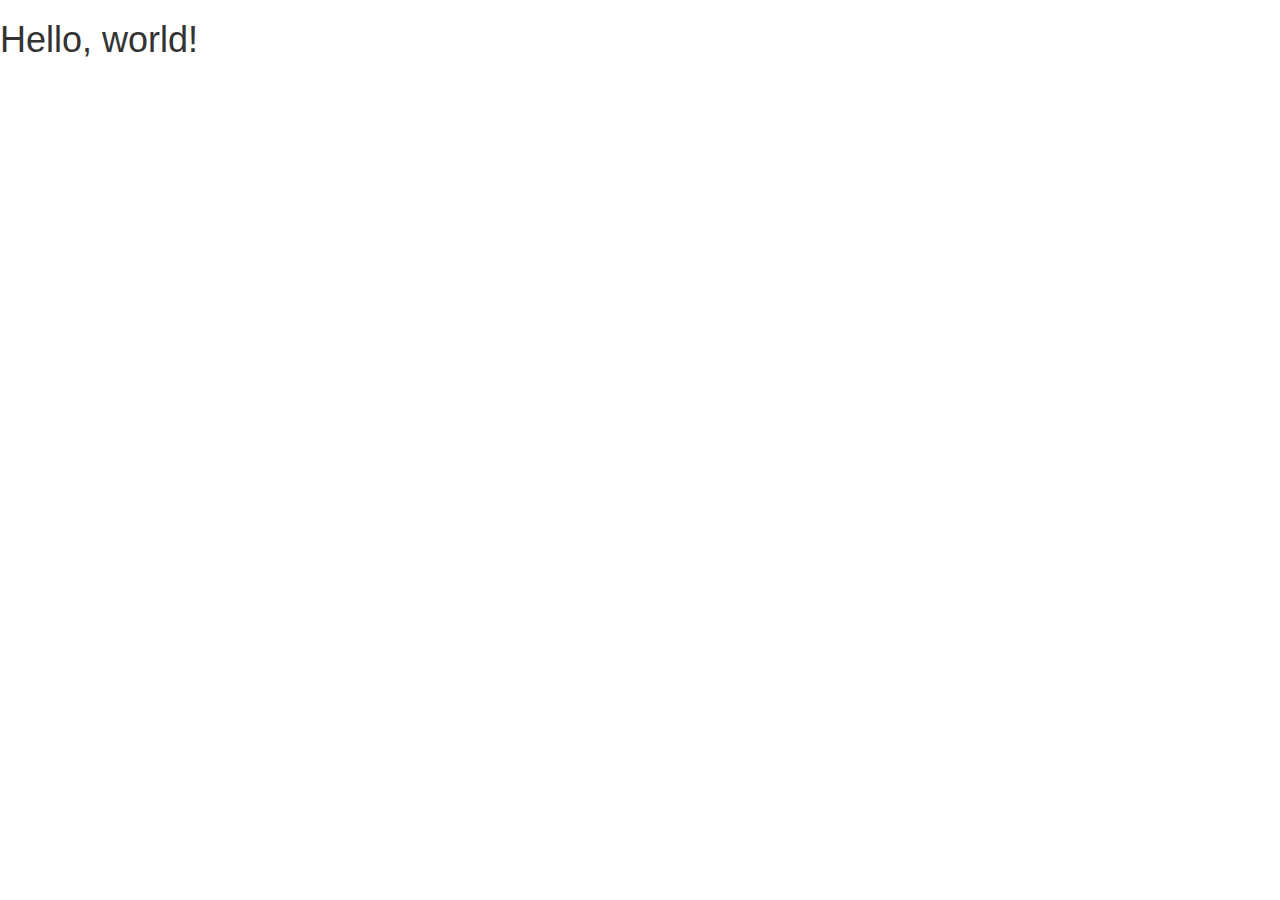
==== task-1/template/index.html @ 3b1ede1b "first commit" ====
<!DOCTYPE html>
<html>
  <head>
    <title>Home</title>
    <meta name="viewport" content="width=device-width, initial-scale=1.0">
    <!-- Bootstrap -->
    <link href="css/bootstrap.min.css" rel="stylesheet">
    <link href="css/style.css" rel="stylesheet">

    <!-- HTML5 Shim and Respond.js IE8 support of HTML5 elements and media queries -->
    <!-- WARNING: Respond.js doesn't work if you view the page via file:// -->
    <!--[if lt IE 9]>
      <script src="https://oss.maxcdn.com/libs/html5shiv/3.7.0/html5shiv.js"></script>
      <script src="https://oss.maxcdn.com/libs/respond.js/1.3.0/respond.min.js"></script>
    <![endif]-->
  </head>
  <body>
    <h1>Hello, world!</h1>

    <!-- jQuery (necessary for Bootstrap's JavaScript plugins) -->
    <script src="http://ajax.googleapis.com/ajax/libs/jquery/1.10.2/jquery.min.js"></script>
    <!-- Include all compiled plugins (below), or include individual files as needed -->
    <script src="js/bootstrap.min.js"></script>
    <script src="js/script.js"></script>
  </body>
</html>
---- task-1/template/css/style.css ----
@font-face {
	font-family: 'droidsans';
	src: url('../fonts/droidsans-webfont.eot');
	src: url('../fonts/droidsans-webfont.eot?#iefix') format('embedded-opentype'),
	url('../fonts/droidsans-webfont.woff') format('woff'),
	url('../fonts/droidsans-webfont.ttf') format('truetype'),
	url('../fonts/droidsans-webfont.svg#droid_sansregular') format('svg');
	font-weight: normal;
	font-style: normal;
}
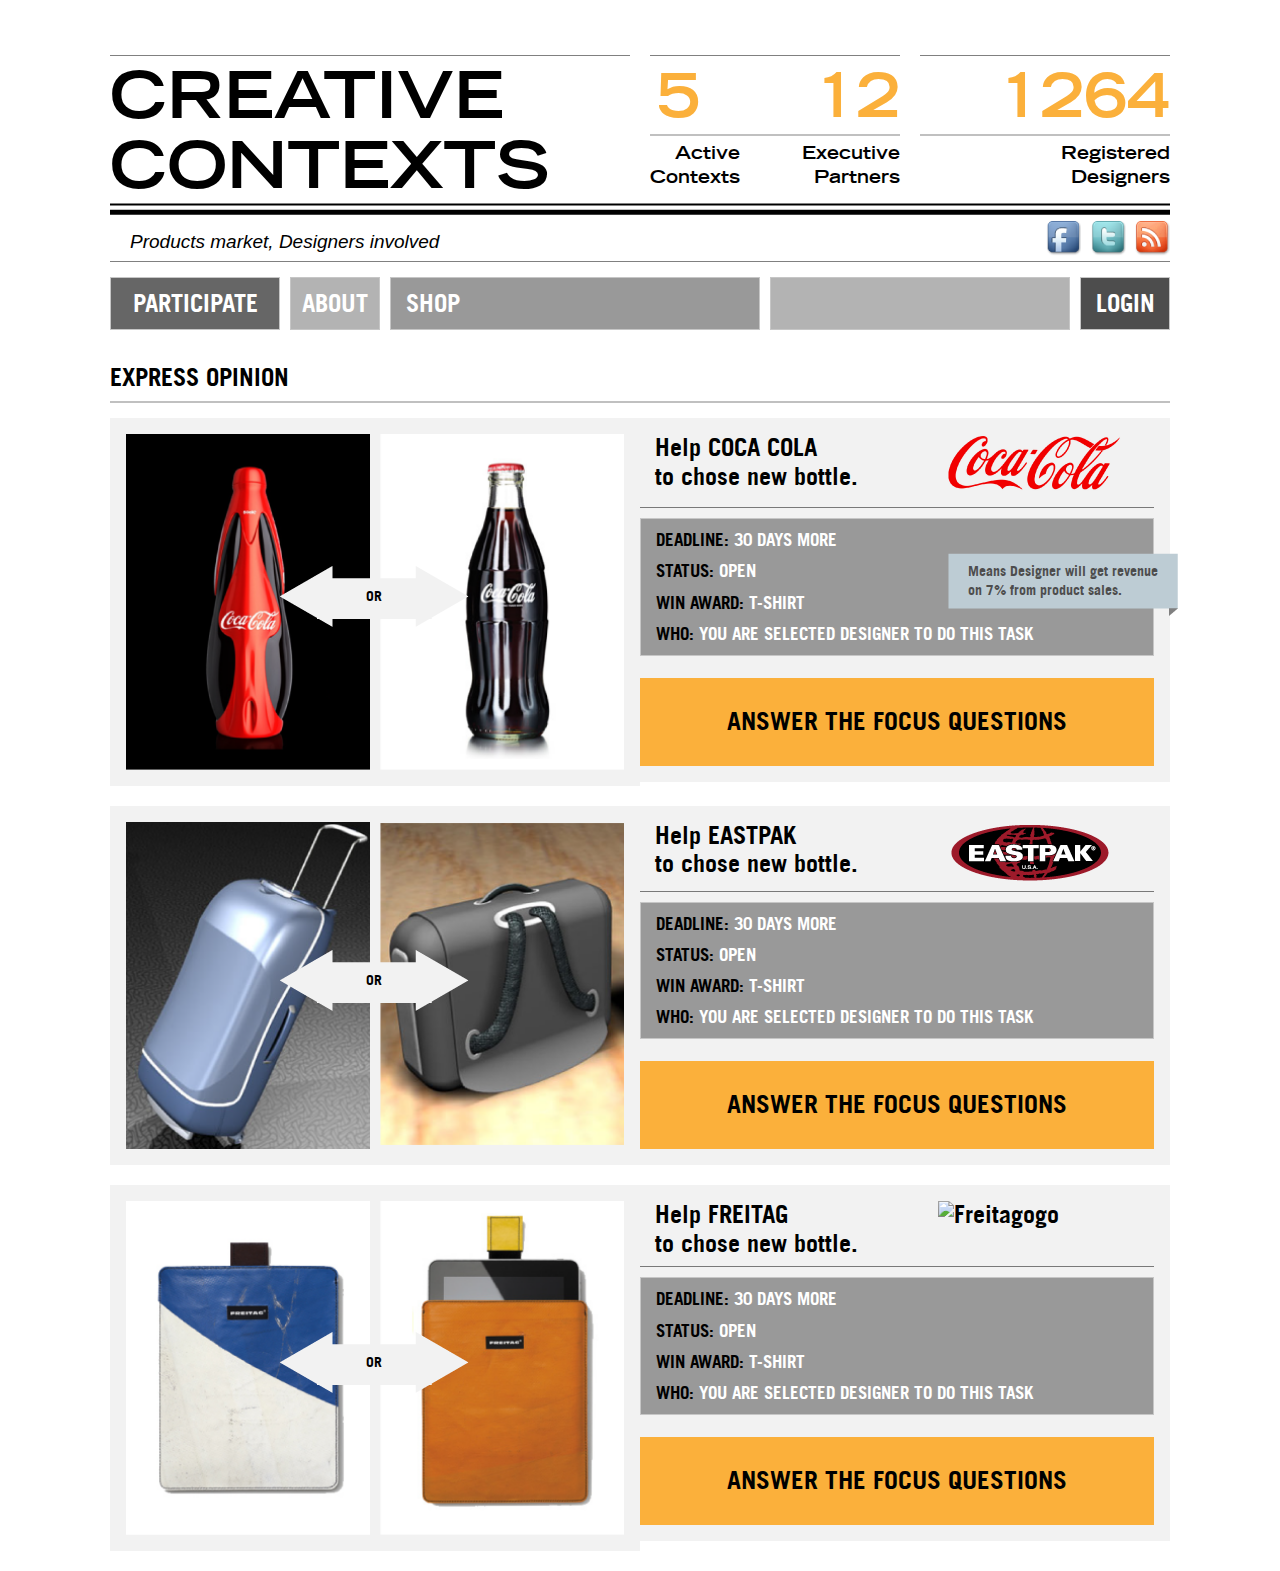
==== commit 8d45c234: "Top part done" ====
--- a/task-1/template/index.html
+++ b/task-1/template/index.html
@@ -1,26 +1,193 @@
 <!DOCTYPE html>
 <html>
-  <head>
-    <title>Home</title>
-    <meta name="viewport" content="width=device-width, initial-scale=1.0">
-    <!-- Bootstrap -->
-    <link href="css/bootstrap.min.css" rel="stylesheet">
-    <link href="css/style.css" rel="stylesheet">
+<head>
+  <title>Home</title>
+  <meta name="viewport" content="width=device-width, initial-scale=1.0">
+  <!-- Bootstrap -->
+  <link href="css/bootstrap.min.css" rel="stylesheet">
+  <link href="css/style.css" rel="stylesheet">
 
-    <!-- HTML5 Shim and Respond.js IE8 support of HTML5 elements and media queries -->
-    <!-- WARNING: Respond.js doesn't work if you view the page via file:// -->
+  <!-- HTML5 Shim and Respond.js IE8 support of HTML5 elements and media queries -->
+  <!-- WARNING: Respond.js doesn't work if you view the page via file:// -->
     <!--[if lt IE 9]>
       <script src="https://oss.maxcdn.com/libs/html5shiv/3.7.0/html5shiv.js"></script>
       <script src="https://oss.maxcdn.com/libs/respond.js/1.3.0/respond.min.js"></script>
-    <![endif]-->
-  </head>
-  <body>
-    <h1>Hello, world!</h1>
+      <![endif]-->
+    </head>
+    <body>
+      <header class="container">
+        <div class="col-md-6">
+          <div class="lineThinT">
+            <h1>CREATIVE<br />
+              CONTEXTS</h1>
+            </div>
+          </div>
+          <div class="col-md-3">
+            <div class="number lineThinT">
+              <div class="short">5</div>
+              <div>12</div>
+            </div>
+            <div class="text">
+              <div class="short">Active<br />
+                Contexts
+              </div>
+              <div>Executive<br />
+                Partners
+              </div>
+            </div>
+          </div>
+          <div class="col-md-3">
+            <div class="number lineThinT">
+              <div>
+                1264
+              </div>
+            </div>
+            <div class="text">
+              <div>
+                Registered<br />
+                Designers
+              </div>
+            </div>
+          </div>
+          <div class="col-md-12">
+            <div class="headerLine"></div>
+          </div>
+          <div class="col-md-12">
+            <div class="social lineThinB">
+              <p class="hidden-xs">Products market, Designers involved</p>
+              <ul class="socialLinks">
+                <li class="facebook"><a href=""></a></li>
+                <li class="twitter"><a href=""></a></li>
+                <li class="rss"><a href=""></a></li>
+              </ul>
+            </div>
+          </div>
+        </header><!--header ends-->
+        <section class="container">
+          <div class="col-md-12">
+            <nav>
+              <div class="nav1"><a href="">PARTICIPATE</a></div>
+              <div class="nav2"><a href="">ABOUT</a></div>
+              <div class="nav3"><a href="">SHOP</a></div>
+              <div class="nav4 hidden-sm hidden-xs"><a href=""></a></div>
+              <div class="nav5"><a href="">LOGIN</a></div>
+            </nav>
+          </div>
+        </section><!--nav ends-->
+        <section class="container compareBox">
+          <div class="col-md-12">
+            <h2>EXPRESS OPINION</h2>
+          </div>
+          <div class="col-md-12">
+            <div class="col-md-6 box">
+              <div class="images clearfix">
+                <img class="img-responsive pull-left" src="images/item1-a.png" alt="Coca Cola a">
 
-    <!-- jQuery (necessary for Bootstrap's JavaScript plugins) -->
-    <script src="http://ajax.googleapis.com/ajax/libs/jquery/1.10.2/jquery.min.js"></script>
-    <!-- Include all compiled plugins (below), or include individual files as needed -->
-    <script src="js/bootstrap.min.js"></script>
-    <script src="js/script.js"></script>
-  </body>
-</html>
+                <img class="img-responsive pull-right" src="images/item1-b.png" alt="Coca Cola b">
+              </div>
+              <div class="orDiv">OR</div>
+            </div>
+            <div class="col-md-6 box boxInfo">
+              <ul class="infoTitle">
+                <li>Help COCA COLA<br />
+                  to chose new bottle.
+                </li>
+                <li>
+                  <img class="img-responsive" src="images/logo-coca-cola.png" alt="Coca Cola logo">
+                </li>
+              </ul>
+              <div class="info">
+                <ul>
+                  <li>DEADLINE:<span>30 DAYS MORE</span></li>
+                  <li>STATUS:<span>OPEN</span></li>
+                  <li>WIN AWARD:<span>T-SHIRT</span></li>
+                  <li class="last">WHO:<span>YOU ARE SELECTED DESIGNER TO DO THIS TASK</span></li>
+                </ul>
+                <div class="ribbon">
+                  <p>
+                    Means Designer will get revenue<br />
+                    on 7% from product sales.
+                  </p>
+                </div>
+              </div>
+              <div class="answer">
+                <a href="">ANSWER THE FOCUS QUESTIONS</a>
+              </div>
+            </div>
+          </div>
+        </section>
+        <section class="container compareBox">
+          <div class="col-md-12">
+            <div class="col-md-6 box">
+              <div class="images clearfix">
+                <img class="img-responsive pull-left" src="images/item2-a.png" alt="Eastpak a">
+
+                <img class="img-responsive pull-right" src="images/item2-b.png" alt="Eastpak b">
+              </div>
+              <div class="orDiv">OR</div>
+            </div>
+            <div class="col-md-6 box boxInfo">
+              <ul class="infoTitle">
+                <li>Help EASTPAK<br />
+                  to chose new bottle.
+                </li>
+                <li>
+                  <img class="img-responsive" src="images/logo-eastpak.png" alt="Eastpak logo">
+                </li>
+              </ul>
+              <div class="info">
+                <ul>
+                  <li>DEADLINE:<span>30 DAYS MORE</span></li>
+                  <li>STATUS:<span>OPEN</span></li>
+                  <li>WIN AWARD:<span>T-SHIRT</span></li>
+                  <li class="last">WHO:<span>YOU ARE SELECTED DESIGNER TO DO THIS TASK</span></li>
+                </ul>
+              </div>
+              <div class="answer">
+                <a href="">ANSWER THE FOCUS QUESTIONS</a>
+              </div>
+            </div>
+          </div>
+        </section>
+        <section class="container compareBox">
+          <div class="col-md-12">
+            <div class="col-md-6 box">
+              <div class="images clearfix">
+                <img class="img-responsive pull-left" src="images/item3-a.png" alt="Freitag a">
+
+                <img class="img-responsive pull-right" src="images/item3-b.png" alt="Freitag b">
+              </div>
+              <div class="orDiv">OR</div>
+            </div>
+            <div class="col-md-6 box boxInfo">
+              <ul class="infoTitle">
+                <li>Help FREITAG<br />
+                  to chose new bottle.
+                </li>
+                <li>
+                  <img class="img-responsive" src="images/logo-Freitag.png" alt="Freitagogo">
+                </li>
+              </ul>
+              <div class="info">
+                <ul>
+                  <li>DEADLINE:<span>30 DAYS MORE</span></li>
+                  <li>STATUS:<span>OPEN</span></li>
+                  <li>WIN AWARD:<span>T-SHIRT</span></li>
+                  <li class="last">WHO:<span>YOU ARE SELECTED DESIGNER TO DO THIS TASK</span></li>
+                </ul>
+              </div>
+              <div class="answer">
+                <a href="">ANSWER THE FOCUS QUESTIONS</a>
+              </div>
+            </div>
+          </div>
+        </section>
+
+
+        <!-- jQuery (necessary for Bootstrap's JavaScript plugins) -->
+        <script src="http://ajax.googleapis.com/ajax/libs/jquery/1.10.2/jquery.min.js"></script>
+        <!-- Include all compiled plugins (below), or include individual files as needed -->
+        <script src="js/bootstrap.min.js"></script>
+        <script src="js/script.js"></script>
+      </body>
+      </html>
--- a/task-1/template/css/style.css
+++ b/task-1/template/css/style.css
@@ -1,10 +1,243 @@
 @font-face {
-	font-family: 'droidsans';
-	src: url('../fonts/droidsans-webfont.eot');
-	src: url('../fonts/droidsans-webfont.eot?#iefix') format('embedded-opentype'),
-	url('../fonts/droidsans-webfont.woff') format('woff'),
-	url('../fonts/droidsans-webfont.ttf') format('truetype'),
-	url('../fonts/droidsans-webfont.svg#droid_sansregular') format('svg');
+	font-family: 'TradeGothicLTStd-Bold';
+	src: url('../fonts/tradegothicltstd-bold-webfont.eot');
+	src: url('../fonts/tradegothicltstd-bold-webfont.eot?#iefix') format('embedded-opentype'),
+	url('../fonts/tradegothicltstd-bold-webfont.woff') format('woff'),
+	url('../fonts/tradegothicltstd-bold-webfont.ttf') format('truetype'),
+	url('../fonts/tradegothicltstd-bold-webfont.svg#tradegothicltstd-bold-webfont') format('svg');
 	font-weight: normal;
 	font-style: normal;
+}
+@font-face {
+	font-family: 'TradeGothicLTStd-BoldExt';
+	src: url('../fonts/tradegothicltstd-boldext-webfont.eot');
+	src: url('../fonts/tradegothicltstd-boldext-webfont.eot?#iefix') format('embedded-opentype'),
+	url('../fonts/tradegothicltstd-boldext-webfont.woff') format('woff'),
+	url('../fonts/tradegothicltstd-boldext-webfont.ttf') format('truetype'),
+	url('../fonts/tradegothicltstd-boldext-webfont.svg#tradegothicltstd-boldext-webfont') format('svg');
+	font-weight: normal;
+	font-style: normal;
+}
+body {
+	line-height: 1.3;
+	font-family: 'TradeGothicLTStd-Bold', sans-serif;
+}
+ul {
+	list-style: none;
+	padding: 0;
+	margin: 0;
+}
+h1 {
+	margin: 0;
+	padding: 3px 0;
+	font-family: 'TradeGothicLTStd-BoldExt', sans-serif;
+}
+h2 {
+	margin: 0 0 15px 0;
+	border-bottom: 2px solid #c0c0c0;
+	padding-bottom: 10px;
+	font-family: 'TradeGothicLTStd-Bold', sans-serif;
+}
+header {
+	margin-top: 55px;
+	font-family: 'TradeGothicLTStd-BoldExt', sans-serif;
+}
+header > div > div {
+	display: table;
+	width: 100%;
+}
+header > div > div > div, header > div > h1 {
+	text-align: right;
+	display: table-cell;
+	vertical-align: top;
+}
+.lineThinT {
+	border-top: 1px solid #808080;
+}
+.lineThinB {
+	border-bottom: 1px solid #808080;
+}
+.number {
+	border-bottom: 2px solid #c0c0c0;
+	font-size: 59.96px;
+	color: #fbb03b;
+}
+.text {
+	font-size: 18.32px;
+	padding-top: 5px;
+}
+.short {
+	width: 20%;
+}
+.headerLine {
+	background: url(../images/header-line.png) repeat-x 0 0;
+	height: 12px;
+}
+.social {
+	border-bottom: 1px solid #808080;
+	font-family: Georgia, sans-serif;
+	font-size: 19px;
+	font-style: italic;
+}
+.social > p {
+	float: left;
+    margin-bottom: 0;
+    padding: 15px 0 0 20px;
+}
+.socialLinks {
+	float: right;
+	margin: 5px 0;
+	height: 36px;
+}
+.socialLinks li {
+	display: inline-block;
+	margin-left: 3px;
+}
+.socialLinks li a {
+	width: 36px;
+	height: 36px;
+	display: block;
+	background: url(../images/social.png) no-repeat;
+}
+.socialLinks li.facebook a {
+	background-position: 0 0;
+}
+.socialLinks li.twitter a {
+	background-position: -45px 0;
+}
+.socialLinks li.rss a {
+	background-position: -90px 0;
+}
+nav {
+	display: table;
+	width: 100%;
+	margin: 15px 0 35px;
+}
+nav > div {
+	display: table-cell;
+	vertical-align: top;
+}
+nav div a {
+	color: #ffffff;
+	text-transform: uppercase;
+	font-size: 24px;
+	background: #666666;
+	display: block;
+	margin-right: 10px;
+	border: 1px solid #c6c6c6;
+	padding: 10px 0;
+	text-align: center;
+}
+nav div.nav1 {
+	width: 180px;
+}
+nav div.nav2 {
+	width: 100px;
+}
+nav div.nav3 {
+	width: 380px;
+}
+nav div.nav5 {
+	width: 90px;
+}
+nav div.nav1 a {
+	background: #666666;
+}
+nav div.nav2 a {
+	background: #b3b3b3;
+}
+nav div.nav3 a {
+	background: #999999;
+	text-align: left;
+	padding-left: 15px;
+}
+nav div.nav4 a {
+	background: #b3b3b3;
+	height: 53px;
+}
+nav div.nav5 a {
+	margin-right: 0;
+	background: #4d4d4d;
+}
+.compareBox {
+	margin-bottom: 20px;
+}
+.box {
+	padding: 16px;
+	background: #f2f2f2;
+	position: relative;
+}
+.images img {
+	display: inline-block;
+	width: 49%;
+}
+.box.boxInfo {
+	padding: 16px 16px 16px 0;
+}
+.orDiv {
+	background: url(../images/or.png) no-repeat;
+	height: 62px;
+    padding-top: 22px;
+    position: absolute;
+    top: 40%;
+    left: 32%;
+    text-align: center;
+    width: 189px;
+}
+.infoTitle {
+	padding: 0 0 8px 15px;
+	margin-bottom: 10px;
+	border-bottom: 1px solid #797979;
+}
+.infoTitle li {
+	display: inline-block;
+	font-size: 24px;
+	line-height: 1.2;
+	vertical-align: top;
+	width: 42%;
+}
+.infoTitle li:first-child {
+	width: 56%;
+}
+.info {
+	background: #999999;
+	border: 1px solid #c6c6c6;
+	font-size: 17px;
+	padding: 10px 15px;
+	position: relative;
+}
+.info li {
+	margin-bottom: 9px;
+}
+.info li.last {
+	margin-bottom: 0;
+}
+.info span {
+	color: #ffffff;
+	margin-left: 5px;
+}
+.ribbon {
+	background: url(../images/ribbon.png) no-repeat;
+	font-size: 14px;
+	color: #4d4d4d;
+	width: 230px;
+	height: 64px;
+	position: absolute;
+	top: 34px;
+	right: -25px;
+}
+.ribbon > p {
+    margin: 9px 20px;
+}
+.answer {
+	background: #fbb03b;
+	height: 88px;
+	margin-top: 22px;
+	text-align: center;
+}
+.answer a {
+	font-size: 25px;
+	color: #000000;
+	display: inline-block;
+	margin-top: 27px;
 }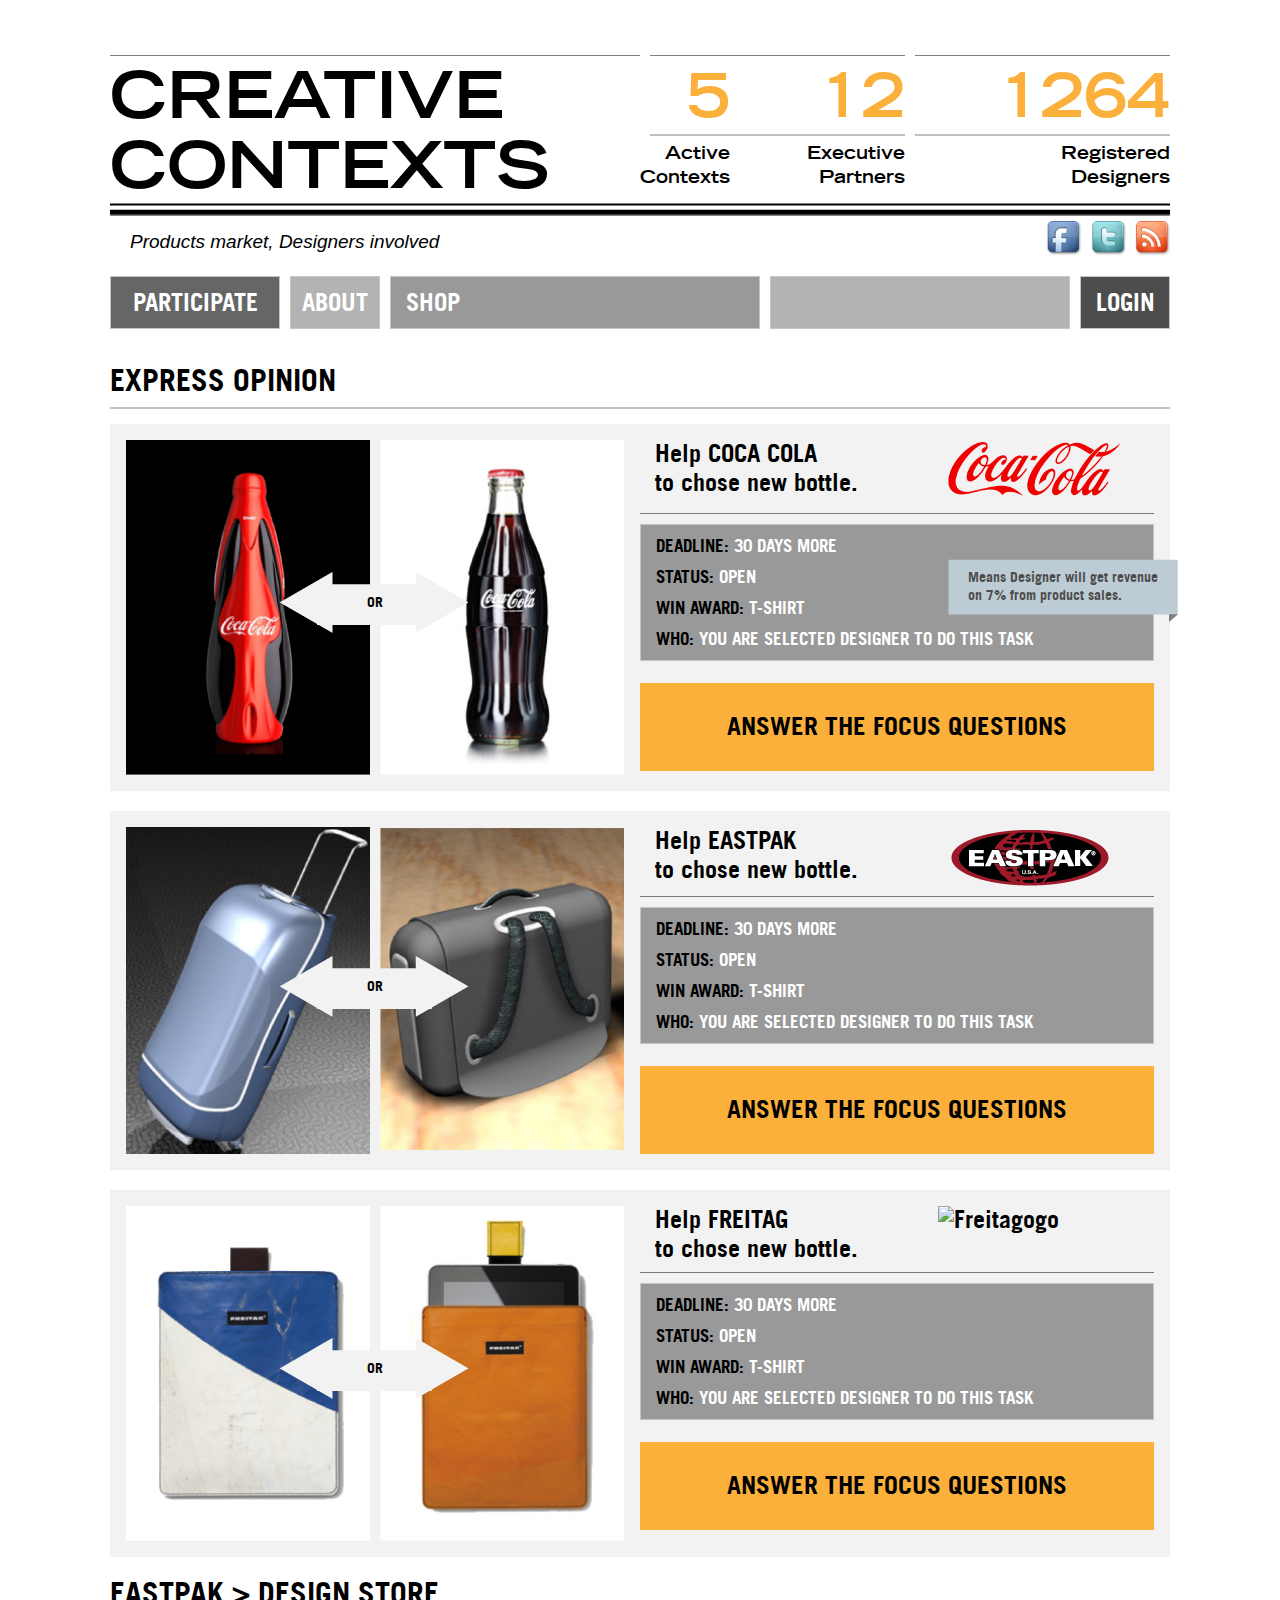
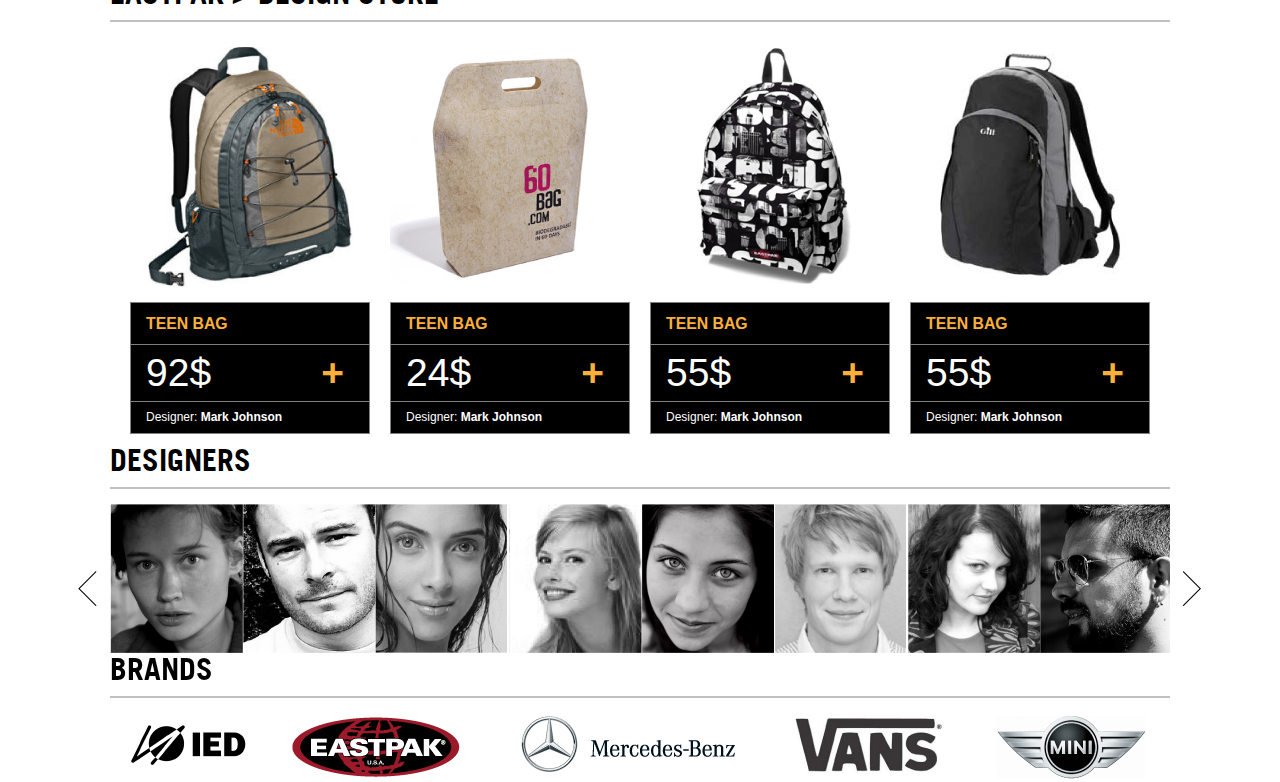
==== commit 8a566726: "store, designers, brands" ====
--- a/task-1/template/index.html
+++ b/task-1/template/index.html
@@ -4,6 +4,7 @@
   <title>Home</title>
   <meta name="viewport" content="width=device-width, initial-scale=1.0">
   <!-- Bootstrap -->
+  <link href="css/owl.carousel.css" rel="stylesheet">
   <link href="css/bootstrap.min.css" rel="stylesheet">
   <link href="css/style.css" rel="stylesheet">
 
@@ -16,177 +17,348 @@
     </head>
     <body>
       <header class="container">
-        <div class="col-md-6">
-          <div class="lineThinT">
-            <h1>CREATIVE<br />
-              CONTEXTS</h1>
-            </div>
-          </div>
-          <div class="col-md-3">
-            <div class="number lineThinT">
-              <div class="short">5</div>
-              <div>12</div>
-            </div>
-            <div class="text">
-              <div class="short">Active<br />
-                Contexts
-              </div>
-              <div>Executive<br />
-                Partners
-              </div>
-            </div>
-          </div>
-          <div class="col-md-3">
-            <div class="number lineThinT">
-              <div>
-                1264
-              </div>
-            </div>
-            <div class="text">
-              <div>
-                Registered<br />
-                Designers
-              </div>
-            </div>
-          </div>
-          <div class="col-md-12">
-            <div class="headerLine"></div>
-          </div>
-          <div class="col-md-12">
-            <div class="social lineThinB">
-              <p class="hidden-xs">Products market, Designers involved</p>
-              <ul class="socialLinks">
-                <li class="facebook"><a href=""></a></li>
-                <li class="twitter"><a href=""></a></li>
-                <li class="rss"><a href=""></a></li>
-              </ul>
+        <div class="row">
+          <div class="col-md-6">
+            <div class="lineThinT">
+              <h1>CREATIVE<br />
+                CONTEXTS</h1>
+              </div>
+            </div>
+            <div class="col-md-3">
+              <div class="number lineThinT clearfix">
+                <div class="pull-left customWidth">5</div>
+                <div class="pull-right">12</div>
+              </div>
+              <div class="text clearfix">
+                <div class="pull-left">Active<br />
+                  Contexts
+                </div>
+                <div class="pull-right">Executive<br />
+                  Partners
+                </div>
+              </div>
+            </div>
+            <div class="col-md-3">
+              <div class="number lineThinT clearfix">
+                <div class="pull-right">
+                  1264
+                </div>
+              </div>
+              <div class="text clearfix">
+                <div class="pull-right">
+                  Registered<br />
+                  Designers
+                </div>
+              </div>
+            </div>
+          </div>
+          <div class="row">
+            <div class="col-md-12">
+              <div class="headerLine"></div>
+            </div>
+          </div>
+          <div class="row">
+            <div class="col-md-12">
+              <div class="social lineThinB">
+                <p class="hidden-xs">Products market, Designers involved</p>
+                <ul class="socialLinks">
+                  <li class="facebook"><a href=""></a></li>
+                  <li class="twitter"><a href=""></a></li>
+                  <li class="rss"><a href=""></a></li>
+                </ul>
+              </div>
             </div>
           </div>
         </header><!--header ends-->
+
         <section class="container">
-          <div class="col-md-12">
-            <nav>
-              <div class="nav1"><a href="">PARTICIPATE</a></div>
-              <div class="nav2"><a href="">ABOUT</a></div>
-              <div class="nav3"><a href="">SHOP</a></div>
-              <div class="nav4 hidden-sm hidden-xs"><a href=""></a></div>
-              <div class="nav5"><a href="">LOGIN</a></div>
-            </nav>
+          <div class="row">
+            <div class="col-md-12">
+              <nav>
+                <div class="nav1">
+                  <div>
+                    <a href="">PARTICIPATE</a>
+                  </div>
+                </div>
+                <div class="nav2">
+                  <div>
+                    <a href="">ABOUT</a>
+                  </div>
+                </div>
+                <div class="nav3">
+                  <div>
+                    <a href="">SHOP</a>
+                  </div>
+                </div>
+                <div class="nav4 hidden-sm hidden-xs">
+                  <div>
+                    <a href=""></a>
+                  </div>
+                </div>
+                <div class="nav5">
+                  <div>
+                    <a href="">LOGIN</a>
+                  </div>
+                </div>
+              </nav>
+            </div>
           </div>
         </section><!--nav ends-->
+
         <section class="container compareBox">
-          <div class="col-md-12">
-            <h2>EXPRESS OPINION</h2>
-          </div>
-          <div class="col-md-12">
-            <div class="col-md-6 box">
-              <div class="images clearfix">
-                <img class="img-responsive pull-left" src="images/item1-a.png" alt="Coca Cola a">
-
-                <img class="img-responsive pull-right" src="images/item1-b.png" alt="Coca Cola b">
-              </div>
-              <div class="orDiv">OR</div>
-            </div>
-            <div class="col-md-6 box boxInfo">
-              <ul class="infoTitle">
-                <li>Help COCA COLA<br />
-                  to chose new bottle.
-                </li>
-                <li>
-                  <img class="img-responsive" src="images/logo-coca-cola.png" alt="Coca Cola logo">
-                </li>
-              </ul>
-              <div class="info">
-                <ul>
-                  <li>DEADLINE:<span>30 DAYS MORE</span></li>
-                  <li>STATUS:<span>OPEN</span></li>
-                  <li>WIN AWARD:<span>T-SHIRT</span></li>
-                  <li class="last">WHO:<span>YOU ARE SELECTED DESIGNER TO DO THIS TASK</span></li>
+          <div class="row">
+            <div class="col-md-12">
+              <h2>EXPRESS OPINION</h2>
+            </div>
+          </div>
+          <div class="row">
+            <div class="col-md-12 boxHolder">
+              <div class="col-md-6 box">
+                <div class="images clearfix">
+                  <img class="img-responsive pull-left" src="images/item1-a.png" alt="Coca Cola a">
+
+                  <img class="img-responsive pull-right" src="images/item1-b.png" alt="Coca Cola b">
+                </div>
+                <div class="orDiv">OR</div>
+              </div>
+              <div class="col-md-6 box boxInfo">
+                <ul class="infoTitle">
+                  <li>Help COCA COLA<br />
+                    to chose new bottle.
+                  </li>
+                  <li>
+                    <img class="img-responsive" src="images/logo-coca-cola.png" alt="Coca Cola logo">
+                  </li>
                 </ul>
-                <div class="ribbon">
-                  <p>
-                    Means Designer will get revenue<br />
-                    on 7% from product sales.
-                  </p>
-                </div>
-              </div>
-              <div class="answer">
-                <a href="">ANSWER THE FOCUS QUESTIONS</a>
-              </div>
-            </div>
-          </div>
-        </section>
+                <div class="info">
+                  <ul>
+                    <li>DEADLINE:<span>30 DAYS MORE</span></li>
+                    <li>STATUS:<span>OPEN</span></li>
+                    <li>WIN AWARD:<span>T-SHIRT</span></li>
+                    <li class="last">WHO:<span>YOU ARE SELECTED DESIGNER TO DO THIS TASK</span></li>
+                  </ul>
+                  <div class="ribbon">
+                    <p>
+                      Means Designer will get revenue<br />
+                      on 7% from product sales.
+                    </p>
+                  </div>
+                </div>
+                <div class="answer">
+                  <a href="">ANSWER THE FOCUS QUESTIONS</a>
+                </div>
+              </div>
+            </div>
+          </div>
+        </section><!--comparebox 1 ends-->
+
         <section class="container compareBox">
-          <div class="col-md-12">
-            <div class="col-md-6 box">
-              <div class="images clearfix">
-                <img class="img-responsive pull-left" src="images/item2-a.png" alt="Eastpak a">
-
-                <img class="img-responsive pull-right" src="images/item2-b.png" alt="Eastpak b">
-              </div>
-              <div class="orDiv">OR</div>
-            </div>
-            <div class="col-md-6 box boxInfo">
-              <ul class="infoTitle">
-                <li>Help EASTPAK<br />
-                  to chose new bottle.
-                </li>
-                <li>
-                  <img class="img-responsive" src="images/logo-eastpak.png" alt="Eastpak logo">
-                </li>
-              </ul>
-              <div class="info">
-                <ul>
-                  <li>DEADLINE:<span>30 DAYS MORE</span></li>
-                  <li>STATUS:<span>OPEN</span></li>
-                  <li>WIN AWARD:<span>T-SHIRT</span></li>
-                  <li class="last">WHO:<span>YOU ARE SELECTED DESIGNER TO DO THIS TASK</span></li>
+          <div class="row">
+            <div class="col-md-12 boxHolder">
+              <div class="col-md-6 box">
+                <div class="images clearfix">
+                  <img class="img-responsive pull-left" src="images/item2-a.png" alt="Eastpak a">
+
+                  <img class="img-responsive pull-right" src="images/item2-b.png" alt="Eastpak b">
+                </div>
+                <div class="orDiv">OR</div>
+              </div>
+              <div class="col-md-6 box boxInfo">
+                <ul class="infoTitle">
+                  <li>Help EASTPAK<br />
+                    to chose new bottle.
+                  </li>
+                  <li>
+                    <img class="img-responsive" src="images/logo-eastpak.png" alt="Eastpak logo">
+                  </li>
                 </ul>
-              </div>
-              <div class="answer">
-                <a href="">ANSWER THE FOCUS QUESTIONS</a>
-              </div>
-            </div>
-          </div>
-        </section>
+                <div class="info">
+                  <ul>
+                    <li>DEADLINE:<span>30 DAYS MORE</span></li>
+                    <li>STATUS:<span>OPEN</span></li>
+                    <li>WIN AWARD:<span>T-SHIRT</span></li>
+                    <li class="last">WHO:<span>YOU ARE SELECTED DESIGNER TO DO THIS TASK</span></li>
+                  </ul>
+                </div>
+                <div class="answer">
+                  <a href="">ANSWER THE FOCUS QUESTIONS</a>
+                </div>
+              </div>
+            </div>
+          </div>
+        </section><!--comparebox 2 ends-->
+
         <section class="container compareBox">
-          <div class="col-md-12">
-            <div class="col-md-6 box">
-              <div class="images clearfix">
-                <img class="img-responsive pull-left" src="images/item3-a.png" alt="Freitag a">
-
-                <img class="img-responsive pull-right" src="images/item3-b.png" alt="Freitag b">
-              </div>
-              <div class="orDiv">OR</div>
-            </div>
-            <div class="col-md-6 box boxInfo">
-              <ul class="infoTitle">
-                <li>Help FREITAG<br />
-                  to chose new bottle.
-                </li>
-                <li>
-                  <img class="img-responsive" src="images/logo-Freitag.png" alt="Freitagogo">
-                </li>
-              </ul>
-              <div class="info">
-                <ul>
-                  <li>DEADLINE:<span>30 DAYS MORE</span></li>
-                  <li>STATUS:<span>OPEN</span></li>
-                  <li>WIN AWARD:<span>T-SHIRT</span></li>
-                  <li class="last">WHO:<span>YOU ARE SELECTED DESIGNER TO DO THIS TASK</span></li>
+          <div class="row">
+            <div class="col-md-12 boxHolder">
+              <div class="col-md-6 box">
+                <div class="images clearfix">
+                  <img class="img-responsive pull-left" src="images/item3-a.png" alt="Freitag a">
+
+                  <img class="img-responsive pull-right" src="images/item3-b.png" alt="Freitag b">
+                </div>
+                <div class="orDiv">OR</div>
+              </div>
+              <div class="col-md-6 box boxInfo">
+                <ul class="infoTitle">
+                  <li>Help FREITAG<br />
+                    to chose new bottle.
+                  </li>
+                  <li>
+                    <img class="img-responsive" src="images/logo-Freitag.png" alt="Freitagogo">
+                  </li>
                 </ul>
-              </div>
-              <div class="answer">
-                <a href="">ANSWER THE FOCUS QUESTIONS</a>
-              </div>
-            </div>
-          </div>
-        </section>
+                <div class="info">
+                  <ul>
+                    <li>DEADLINE:<span>30 DAYS MORE</span></li>
+                    <li>STATUS:<span>OPEN</span></li>
+                    <li>WIN AWARD:<span>T-SHIRT</span></li>
+                    <li class="last">WHO:<span>YOU ARE SELECTED DESIGNER TO DO THIS TASK</span></li>
+                  </ul>
+                </div>
+                <div class="answer">
+                  <a href="">ANSWER THE FOCUS QUESTIONS</a>
+                </div>
+              </div>
+            </div>
+          </div>
+        </section><!--comparebox 1 ends-->
+        <!--all compare boxes end-->
+
+        <section class="container designStore">
+          <div class="row">
+            <div class="col-md-12">
+              <h2>EASTPAK > DESIGN STORE</h2>
+            </div>
+          </div>
+          <div class="row">
+            <div class="col-md-12">
+              <div class="thumbnailHolder">
+                <div class="col-sm-6 col-md-3">
+                  <div class="thumbnail">
+                    <a target="_blank" href="images/bag-01.png"><img src="images/bag-01.png" alt="Bag 01"></a>
+                    <div class="caption">
+                      <h4>TEEN BAG</h4>
+                      <div class="productInfo">
+                        <span>92</span>$
+                        <a href="">+</a>
+                      </div>
+                      <p class="productDesigner">Designer: <span>Mark Johnson</span></p>
+                    </div>
+                  </div>
+                </div>
+                <div class="col-sm-6 col-md-3">
+                  <div class="thumbnail">
+                    <a target="_blank" href="images/bag-02.png"><img src="images/bag-02.png" alt="Bag 02"></a>
+                    <div class="caption">
+                      <h4>TEEN BAG</h4>
+                      <div class="productInfo">
+                        <span>24</span>$
+                        <a href="">+</a>
+                      </div>
+                      <p class="productDesigner">Designer: <span>Mark Johnson</span></p>
+                    </div>
+                  </div>
+                </div>
+                <div class="col-sm-6 col-md-3">
+                  <div class="thumbnail">
+                    <a target="_blank" href="images/bag-03.png"><img src="images/bag-03.png" alt="Bag 03"></a>
+                    <div class="caption">
+                      <h4>TEEN BAG</h4>
+                      <div class="productInfo">
+                        <span>55</span>$
+                        <a href="">+</a>
+                      </div>
+                      <p class="productDesigner">Designer: <span>Mark Johnson</span></p>
+                    </div>
+                  </div>
+                </div>
+                <div class="col-sm-6 col-md-3">
+                  <div class="thumbnail">
+                    <a target="_blank" href="images/bag-04.png"><img src="images/bag-04.png" alt="Bag 04"></a>
+                    <div class="caption">
+                      <h4>TEEN BAG</h4>
+                      <div class="productInfo">
+                        <span>55</span>$
+                        <a href="">+</a>
+                      </div>
+                      <p class="productDesigner">Designer: <span>Mark Johnson</span></p>
+                    </div>
+                  </div>
+                </div>
+              </div>
+            </div>
+          </div>
+        </section><!--design store ends-->
+
+        <section class="container">
+          <div class="row">
+            <div class="col-md-12">
+              <h2>DESIGNERS</h2>
+            </div>
+          </div>
+          <div class="row">
+            <div class="col-md-12">
+              <div class="slideshow">
+                <a href=""><img class="img-responsive" src="images/designer-01.png" alt="Designer 01"></a>
+                <a href=""><img class="img-responsive" src="images/designer-02.png" alt="Designer 02"></a>
+                <a href=""><img class="img-responsive" src="images/designer-03.png" alt="Designer 03"></a>
+                <a href=""><img class="img-responsive" src="images/designer-04.png" alt="Designer 04"></a>
+                <a href=""><img class="img-responsive" src="images/designer-05.png" alt="Designer 05"></a>
+                <a href=""><img class="img-responsive" src="images/designer-06.png" alt="Designer 06"></a>
+                <a href=""><img class="img-responsive" src="images/designer-07.png" alt="Designer 07"></a>
+                <a href=""><img class="img-responsive" src="images/designer-08.png" alt="Designer 08"></a>
+                <a href=""><img class="img-responsive" src="images/designer-01.png" alt="Designer 01"></a>
+                <a href=""><img class="img-responsive" src="images/designer-02.png" alt="Designer 02"></a>
+                <a href=""><img class="img-responsive" src="images/designer-03.png" alt="Designer 03"></a>
+                <a href=""><img class="img-responsive" src="images/designer-04.png" alt="Designer 04"></a>
+                <a href=""><img class="img-responsive" src="images/designer-05.png" alt="Designer 05"></a>
+                <a href=""><img class="img-responsive" src="images/designer-06.png" alt="Designer 06"></a>
+                <a href=""><img class="img-responsive" src="images/designer-07.png" alt="Designer 07"></a>
+                <a href=""><img class="img-responsive" src="images/designer-08.png" alt="Designer 08"></a>
+              </div>
+              <div class="customNavigation visible-md visible-lg">
+                <a class="prev"></a>
+                <a class="next"></a>
+              </div>
+            </div>
+          </div>
+        </section><!--designers carousel ends-->
+
+        <section class="container visible-md visible-lg">
+          <div class="row">
+            <div class="col-md-12">
+              <h2>BRANDS</h2>
+            </div>
+          </div>
+          <div class="row">
+            <div class="col-md-12">
+              <div class="brands">
+                <div>
+                  <img src="images/brands-01.png" alt="Brand 01">
+                </div>
+                <div>
+                  <img src="images/brands-02.png" alt="Brand 02">
+                </div>
+                <div>
+                  <img src="images/brands-03.png" alt="Brand 03">
+                </div>
+                <div>
+                  <img src="images/brands-04.png" alt="Brand 04">
+                </div>
+                <div>
+                  <img src="images/brands-05.png" alt="Brand 05">
+                </div>
+              </div>
+            </div>
+          </div>
+        </section><!--brands end-->
 
 
         <!-- jQuery (necessary for Bootstrap's JavaScript plugins) -->
         <script src="http://ajax.googleapis.com/ajax/libs/jquery/1.10.2/jquery.min.js"></script>
         <!-- Include all compiled plugins (below), or include individual files as needed -->
+        <script src="js/owl.carousel.min.js"></script>
         <script src="js/bootstrap.min.js"></script>
         <script src="js/script.js"></script>
       </body>
--- a/task-1/template/css/style.css
+++ b/task-1/template/css/style.css
@@ -42,14 +42,8 @@
 	margin-top: 55px;
 	font-family: 'TradeGothicLTStd-BoldExt', sans-serif;
 }
-header > div > div {
-	display: table;
-	width: 100%;
-}
-header > div > div > div, header > div > h1 {
-	text-align: right;
-	display: table-cell;
-	vertical-align: top;
+header .customWidth {
+	width: 80px;
 }
 .lineThinT {
 	border-top: 1px solid #808080;
@@ -61,10 +55,13 @@
 	border-bottom: 2px solid #c0c0c0;
 	font-size: 59.96px;
 	color: #fbb03b;
+	margin-left: 10px;
+	text-align: right;
 }
 .text {
 	font-size: 18.32px;
 	padding-top: 5px;
+	text-align: right;
 }
 .short {
 	width: 20%;
@@ -117,16 +114,17 @@
 	display: table-cell;
 	vertical-align: top;
 }
+nav > div > div {
+	margin-right: 10px;
+	border: 1px solid #c6c6c6;
+	text-align: center;
+	padding: 10px 0;
+}
 nav div a {
 	color: #ffffff;
 	text-transform: uppercase;
 	font-size: 24px;
-	background: #666666;
-	display: block;
-	margin-right: 10px;
-	border: 1px solid #c6c6c6;
-	padding: 10px 0;
-	text-align: center;
+	display: inline-block;
 }
 nav div.nav1 {
 	width: 180px;
@@ -140,31 +138,33 @@
 nav div.nav5 {
 	width: 90px;
 }
-nav div.nav1 a {
+nav div.nav1 div {
 	background: #666666;
 }
-nav div.nav2 a {
+nav div.nav2 div {
 	background: #b3b3b3;
 }
-nav div.nav3 a {
+nav div.nav3 div {
 	background: #999999;
 	text-align: left;
 	padding-left: 15px;
 }
-nav div.nav4 a {
+nav div.nav4 div {
 	background: #b3b3b3;
 	height: 53px;
 }
-nav div.nav5 a {
+nav div.nav5 div {
 	margin-right: 0;
 	background: #4d4d4d;
 }
 .compareBox {
 	margin-bottom: 20px;
 }
+.boxHolder {
+	background: #f2f2f2;	
+}
 .box {
 	padding: 16px;
-	background: #f2f2f2;
 	position: relative;
 }
 .images img {
@@ -180,7 +180,6 @@
     padding-top: 22px;
     position: absolute;
     top: 40%;
-    left: 32%;
     text-align: center;
     width: 189px;
 }
@@ -240,4 +239,102 @@
 	color: #000000;
 	display: inline-block;
 	margin-top: 27px;
+}
+.thumbnailHolder {
+	margin: 0 10px;
+}
+.thumbnail {
+	background-color: none;
+    border: none;
+    border-radius: 0;
+    margin: 10px;
+    padding: 0px;
+	font-family: 'Arial', sans-serif;
+}
+.thumbnail .caption {
+    color: #ffffff;
+	background: #000000;
+	border: 1px solid #808080;
+	padding: 0;
+	margin-top: 15px;
+	font-family: 'Arial', sans-serif;
+}
+.thumbnail .caption h4 {
+	color: #fbb03b;
+	font-size: 15.8px;
+	font-weight: bold;
+	margin: 12px 15px;
+	font-family: 'Arial', sans-serif;
+}
+.productInfo {
+	border-top: 1px solid #808080;
+	border-bottom: 1px solid #808080;
+	font-size: 39px;
+}
+.productInfo span {
+	margin-left: 15px;
+}
+.productInfo a {
+	padding: 0 10px;
+	margin: 9px 15px;
+	line-height: 100%;
+	color: #fbb03b;
+	font-weight: bold;
+	font-size: 38.97px;
+	float: right;
+}
+.productInfo a:hover {
+	text-decoration: none;
+}
+.productDesigner {
+	font-size: 12px;
+	margin: 7px 15px;
+}
+.productDesigner span {
+	font-weight: bold;
+} 
+.customNavigation a {
+	background: url(../images/arrows.png) no-repeat;
+	width: 38px;
+	height: 53px;
+	display: inline-block;
+	cursor: pointer;
+	position: absolute;
+	top: 40%;
+}
+.customNavigation .prev {
+	background-position: left 0;
+	left: -40px;
+}
+.customNavigation .next {
+	background-position: right 0;
+	right: -40px;
+}
+.brands {
+    display: table;
+    width: 100%;
+}
+.brands > div {
+    display: table-cell;
+    text-align: center;
+}
+
+
+
+
+
+
+@media only screen and (min-width: 992px) and (max-width: 1060px) {
+.owl-carousel {
+	width: 90%;
+	margin: 0 auto;
+}
+.customNavigation .prev {
+	background-position: left 0;
+	left: 0px;
+}
+.customNavigation .next {
+	background-position: right 0;
+	right: 0px;
+}
 }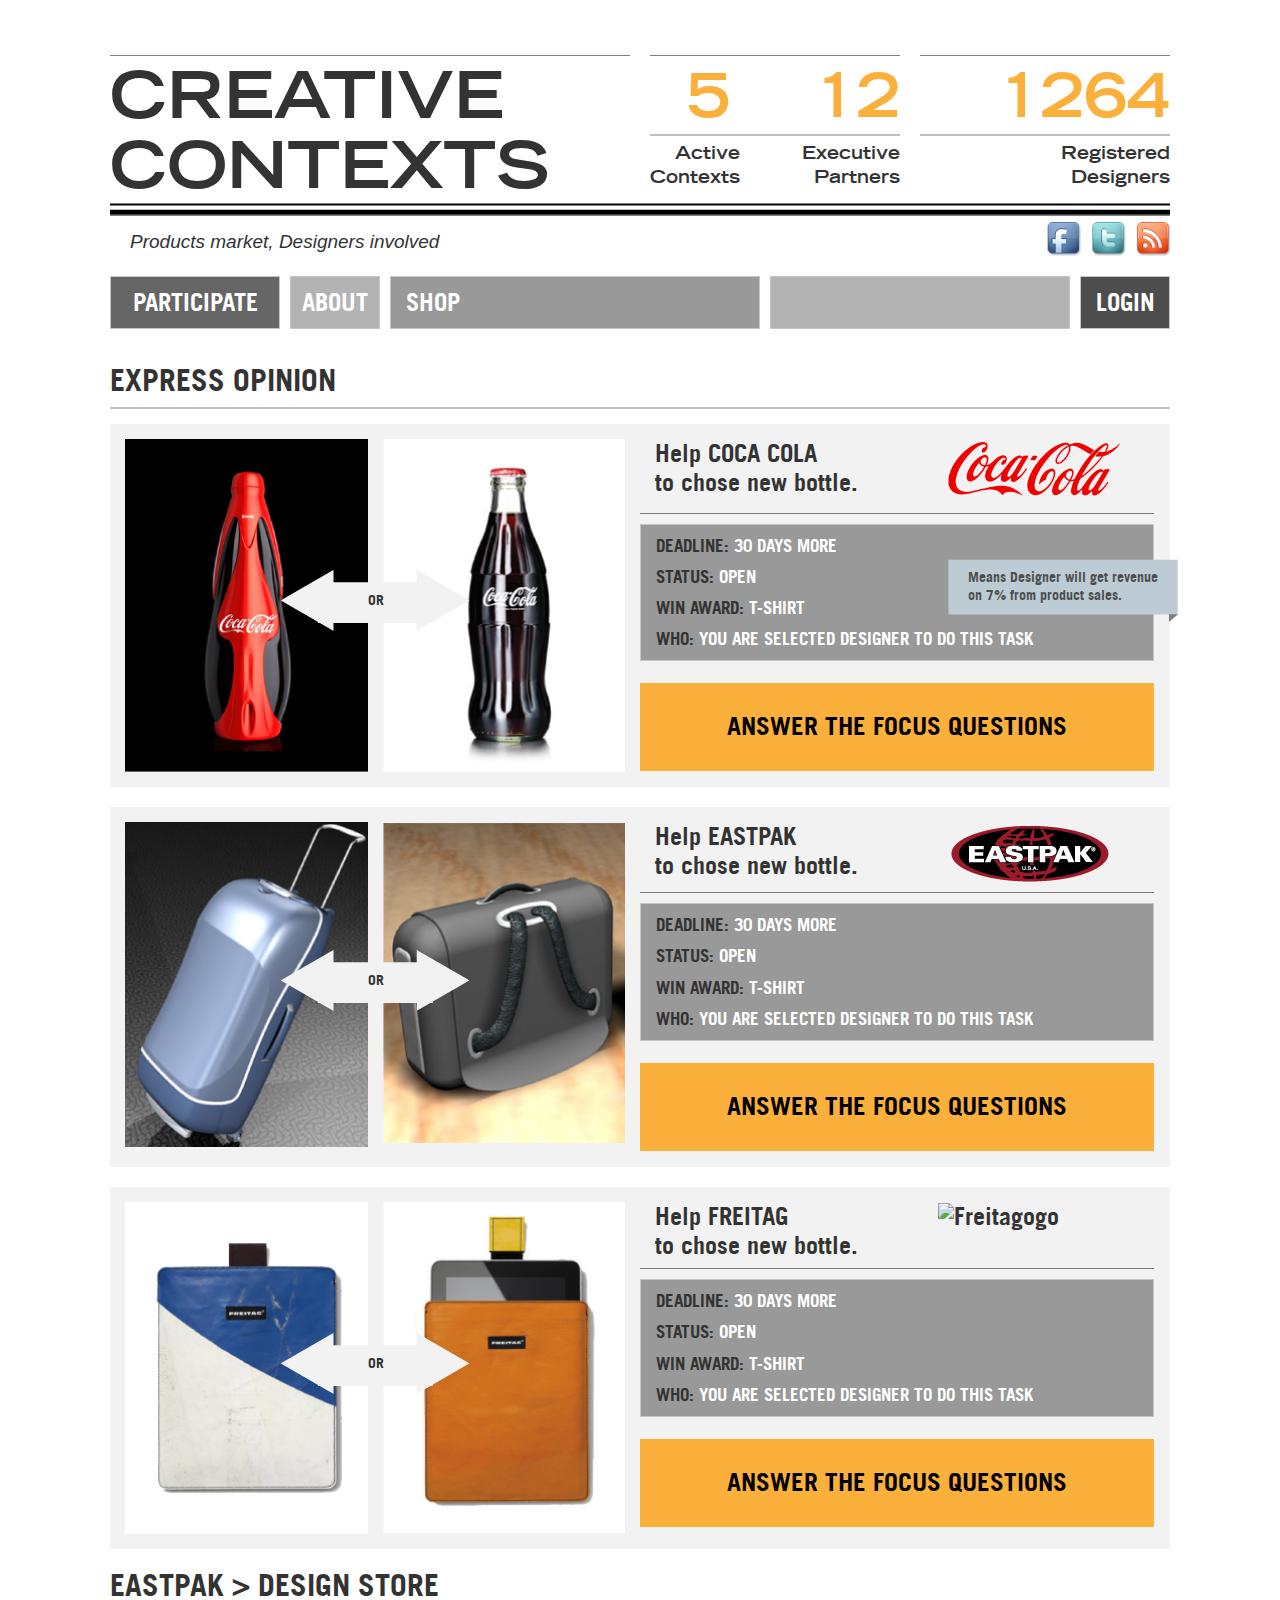
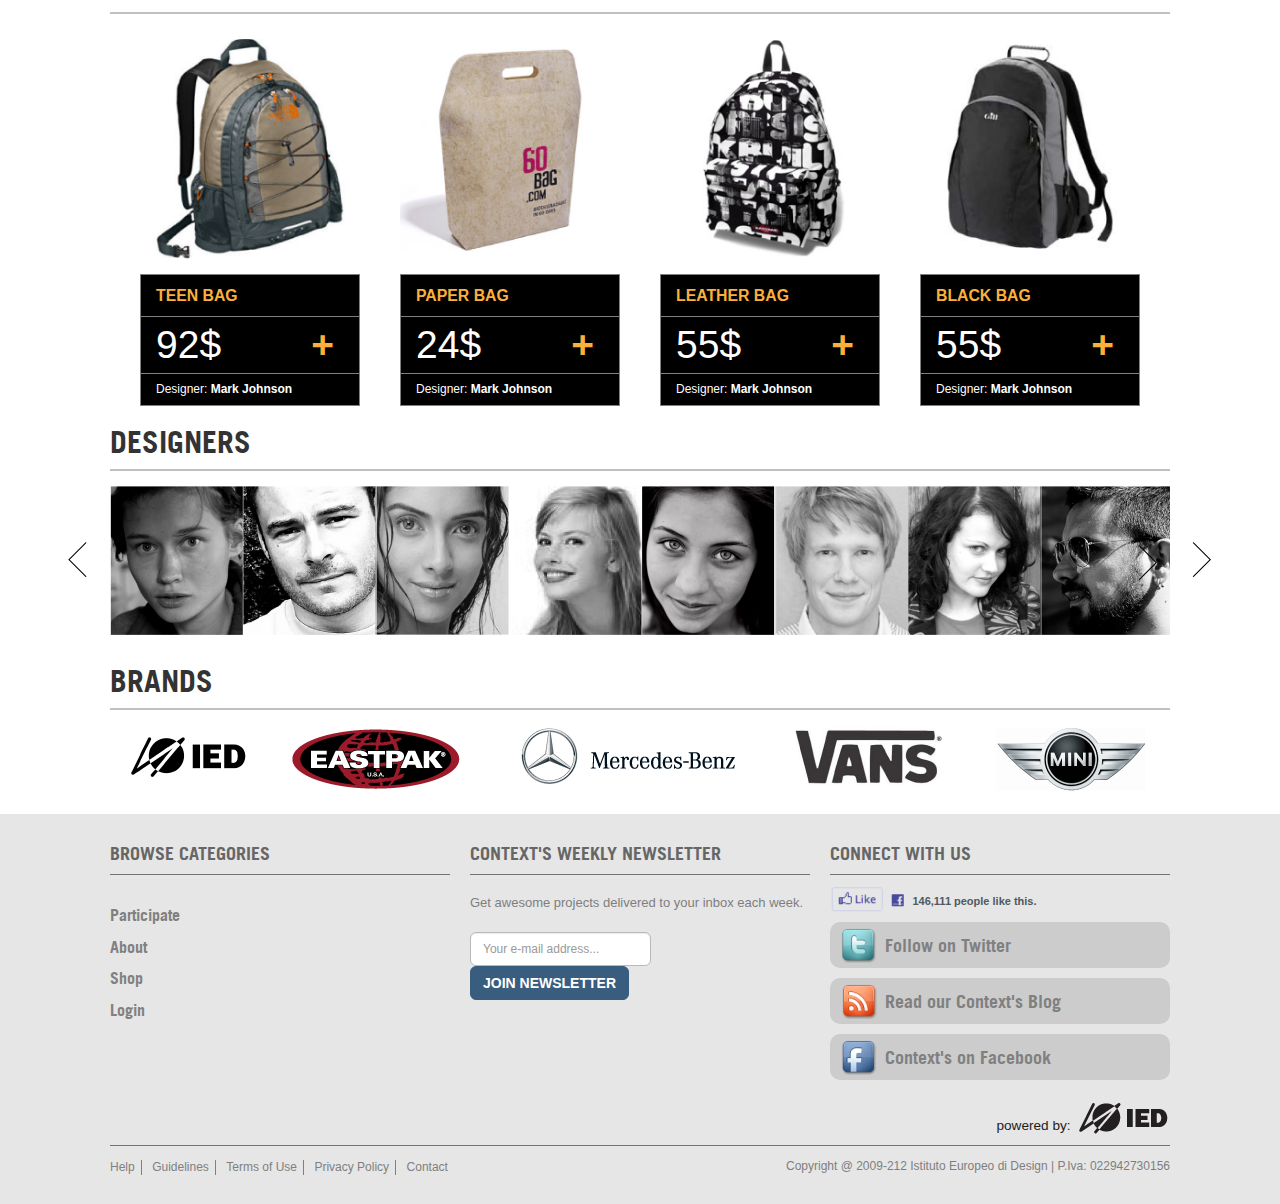
==== commit 773a43ba: "Whole page done" ====
--- a/task-1/template/index.html
+++ b/task-1/template/index.html
@@ -61,7 +61,7 @@
             <div class="col-md-12">
               <div class="social lineThinB">
                 <p class="hidden-xs">Products market, Designers involved</p>
-                <ul class="socialLinks">
+                <ul class="socialTop socialLinks">
                   <li class="facebook"><a href=""></a></li>
                   <li class="twitter"><a href=""></a></li>
                   <li class="rss"><a href=""></a></li>
@@ -105,127 +105,133 @@
           </div>
         </section><!--nav ends-->
 
-        <section class="container compareBox">
+        <section class="container sectionBig">
           <div class="row">
             <div class="col-md-12">
               <h2>EXPRESS OPINION</h2>
             </div>
           </div>
           <div class="row">
-            <div class="col-md-12 boxHolder">
-              <div class="col-md-6 box">
-                <div class="images clearfix">
-                  <img class="img-responsive pull-left" src="images/item1-a.png" alt="Coca Cola a">
-
-                  <img class="img-responsive pull-right" src="images/item1-b.png" alt="Coca Cola b">
-                </div>
-                <div class="orDiv">OR</div>
-              </div>
-              <div class="col-md-6 box boxInfo">
-                <ul class="infoTitle">
-                  <li>Help COCA COLA<br />
-                    to chose new bottle.
-                  </li>
-                  <li>
-                    <img class="img-responsive" src="images/logo-coca-cola.png" alt="Coca Cola logo">
-                  </li>
-                </ul>
-                <div class="info">
-                  <ul>
-                    <li>DEADLINE:<span>30 DAYS MORE</span></li>
-                    <li>STATUS:<span>OPEN</span></li>
-                    <li>WIN AWARD:<span>T-SHIRT</span></li>
-                    <li class="last">WHO:<span>YOU ARE SELECTED DESIGNER TO DO THIS TASK</span></li>
+            <div class="col-md-12">
+              <div class="boxHolder clearfix">
+                <div class="col-md-6 box">
+                  <div class="images clearfix">
+                    <img class="img-responsive pull-left" src="images/item1-a.png" alt="Coca Cola a">
+
+                    <img class="img-responsive pull-right" src="images/item1-b.png" alt="Coca Cola b">
+                  </div>
+                  <div class="orDiv">OR</div>
+                </div>
+                <div class="col-md-6 box boxInfo">
+                  <ul class="infoTitle">
+                    <li>Help COCA COLA<br />
+                      to chose new bottle.
+                    </li>
+                    <li>
+                      <img class="img-responsive" src="images/logo-coca-cola.png" alt="Coca Cola logo">
+                    </li>
                   </ul>
-                  <div class="ribbon">
-                    <p>
-                      Means Designer will get revenue<br />
-                      on 7% from product sales.
-                    </p>
-                  </div>
-                </div>
-                <div class="answer">
-                  <a href="">ANSWER THE FOCUS QUESTIONS</a>
-                </div>
-              </div>
-            </div>
-          </div>
-        </section><!--comparebox 1 ends-->
-
-        <section class="container compareBox">
-          <div class="row">
-            <div class="col-md-12 boxHolder">
-              <div class="col-md-6 box">
-                <div class="images clearfix">
-                  <img class="img-responsive pull-left" src="images/item2-a.png" alt="Eastpak a">
-
-                  <img class="img-responsive pull-right" src="images/item2-b.png" alt="Eastpak b">
-                </div>
-                <div class="orDiv">OR</div>
-              </div>
-              <div class="col-md-6 box boxInfo">
-                <ul class="infoTitle">
-                  <li>Help EASTPAK<br />
-                    to chose new bottle.
-                  </li>
-                  <li>
-                    <img class="img-responsive" src="images/logo-eastpak.png" alt="Eastpak logo">
-                  </li>
-                </ul>
-                <div class="info">
-                  <ul>
-                    <li>DEADLINE:<span>30 DAYS MORE</span></li>
-                    <li>STATUS:<span>OPEN</span></li>
-                    <li>WIN AWARD:<span>T-SHIRT</span></li>
-                    <li class="last">WHO:<span>YOU ARE SELECTED DESIGNER TO DO THIS TASK</span></li>
+                  <div class="info">
+                    <ul>
+                      <li>DEADLINE:<span>30 DAYS MORE</span></li>
+                      <li>STATUS:<span>OPEN</span></li>
+                      <li>WIN AWARD:<span>T-SHIRT</span></li>
+                      <li class="last">WHO:<span>YOU ARE SELECTED DESIGNER TO DO THIS TASK</span></li>
+                    </ul>
+                    <div class="ribbon">
+                      <p>
+                        Means Designer will get revenue<br />
+                        on 7% from product sales.
+                      </p>
+                    </div>
+                  </div>
+                  <div class="answer">
+                    <a href="">ANSWER THE FOCUS QUESTIONS</a>
+                  </div>
+                </div>
+              </div>
+            </div>
+          </div>
+        </section><!--sectionBig ends-->
+
+        <section class="container sectionBig">
+          <div class="row">
+            <div class="col-md-12">
+              <div class="boxHolder clearfix">
+                <div class="col-md-6 box">
+                  <div class="images clearfix">
+                    <img class="img-responsive pull-left" src="images/item2-a.png" alt="Eastpak a">
+
+                    <img class="img-responsive pull-right" src="images/item2-b.png" alt="Eastpak b">
+                  </div>
+                  <div class="orDiv">OR</div>
+                </div>
+                <div class="col-md-6 box boxInfo">
+                  <ul class="infoTitle">
+                    <li>Help EASTPAK<br />
+                      to chose new bottle.
+                    </li>
+                    <li>
+                      <img class="img-responsive" src="images/logo-eastpak.png" alt="Eastpak logo">
+                    </li>
                   </ul>
-                </div>
-                <div class="answer">
-                  <a href="">ANSWER THE FOCUS QUESTIONS</a>
-                </div>
-              </div>
-            </div>
-          </div>
-        </section><!--comparebox 2 ends-->
-
-        <section class="container compareBox">
-          <div class="row">
-            <div class="col-md-12 boxHolder">
-              <div class="col-md-6 box">
-                <div class="images clearfix">
-                  <img class="img-responsive pull-left" src="images/item3-a.png" alt="Freitag a">
-
-                  <img class="img-responsive pull-right" src="images/item3-b.png" alt="Freitag b">
-                </div>
-                <div class="orDiv">OR</div>
-              </div>
-              <div class="col-md-6 box boxInfo">
-                <ul class="infoTitle">
-                  <li>Help FREITAG<br />
-                    to chose new bottle.
-                  </li>
-                  <li>
-                    <img class="img-responsive" src="images/logo-Freitag.png" alt="Freitagogo">
-                  </li>
-                </ul>
-                <div class="info">
-                  <ul>
-                    <li>DEADLINE:<span>30 DAYS MORE</span></li>
-                    <li>STATUS:<span>OPEN</span></li>
-                    <li>WIN AWARD:<span>T-SHIRT</span></li>
-                    <li class="last">WHO:<span>YOU ARE SELECTED DESIGNER TO DO THIS TASK</span></li>
+                  <div class="info">
+                    <ul>
+                      <li>DEADLINE:<span>30 DAYS MORE</span></li>
+                      <li>STATUS:<span>OPEN</span></li>
+                      <li>WIN AWARD:<span>T-SHIRT</span></li>
+                      <li class="last">WHO:<span>YOU ARE SELECTED DESIGNER TO DO THIS TASK</span></li>
+                    </ul>
+                  </div>
+                  <div class="answer">
+                    <a href="">ANSWER THE FOCUS QUESTIONS</a>
+                  </div>
+                </div>
+              </div>
+            </div>
+          </div>
+        </section><!--sectionBig ends-->
+
+        <section class="container sectionBig">
+          <div class="row">
+            <div class="col-md-12">
+              <div class="boxHolder clearfix">
+                <div class="col-md-6 box">
+                  <div class="images clearfix">
+                    <img class="img-responsive pull-left" src="images/item3-a.png" alt="Freitag a">
+
+                    <img class="img-responsive pull-right" src="images/item3-b.png" alt="Freitag b">
+                  </div>
+                  <div class="orDiv">OR</div>
+                </div>
+                <div class="col-md-6 box boxInfo">
+                  <ul class="infoTitle">
+                    <li>Help FREITAG<br />
+                      to chose new bottle.
+                    </li>
+                    <li>
+                      <img class="img-responsive" src="images/logo-Freitag.png" alt="Freitagogo">
+                    </li>
                   </ul>
-                </div>
-                <div class="answer">
-                  <a href="">ANSWER THE FOCUS QUESTIONS</a>
-                </div>
-              </div>
-            </div>
-          </div>
-        </section><!--comparebox 1 ends-->
+                  <div class="info">
+                    <ul>
+                      <li>DEADLINE:<span>30 DAYS MORE</span></li>
+                      <li>STATUS:<span>OPEN</span></li>
+                      <li>WIN AWARD:<span>T-SHIRT</span></li>
+                      <li class="last">WHO:<span>YOU ARE SELECTED DESIGNER TO DO THIS TASK</span></li>
+                    </ul>
+                  </div>
+                  <div class="answer">
+                    <a href="">ANSWER THE FOCUS QUESTIONS</a>
+                  </div>
+                </div>
+              </div>
+            </div>
+          </div>
+        </section><!--sectionBig ends-->
         <!--all compare boxes end-->
 
-        <section class="container designStore">
+        <section class="container sectionBig">
           <div class="row">
             <div class="col-md-12">
               <h2>EASTPAK > DESIGN STORE</h2>
@@ -251,7 +257,7 @@
                   <div class="thumbnail">
                     <a target="_blank" href="images/bag-02.png"><img src="images/bag-02.png" alt="Bag 02"></a>
                     <div class="caption">
-                      <h4>TEEN BAG</h4>
+                      <h4>PAPER BAG</h4>
                       <div class="productInfo">
                         <span>24</span>$
                         <a href="">+</a>
@@ -264,7 +270,7 @@
                   <div class="thumbnail">
                     <a target="_blank" href="images/bag-03.png"><img src="images/bag-03.png" alt="Bag 03"></a>
                     <div class="caption">
-                      <h4>TEEN BAG</h4>
+                      <h4>LEATHER BAG</h4>
                       <div class="productInfo">
                         <span>55</span>$
                         <a href="">+</a>
@@ -277,7 +283,7 @@
                   <div class="thumbnail">
                     <a target="_blank" href="images/bag-04.png"><img src="images/bag-04.png" alt="Bag 04"></a>
                     <div class="caption">
-                      <h4>TEEN BAG</h4>
+                      <h4>BLACK BAG</h4>
                       <div class="productInfo">
                         <span>55</span>$
                         <a href="">+</a>
@@ -291,7 +297,7 @@
           </div>
         </section><!--design store ends-->
 
-        <section class="container">
+        <section class="container sectionBig">
           <div class="row">
             <div class="col-md-12">
               <h2>DESIGNERS</h2>
@@ -325,7 +331,7 @@
           </div>
         </section><!--designers carousel ends-->
 
-        <section class="container visible-md visible-lg">
+        <section class="container sectionBig visible-md visible-lg">
           <div class="row">
             <div class="col-md-12">
               <h2>BRANDS</h2>
@@ -353,6 +359,73 @@
             </div>
           </div>
         </section><!--brands end-->
+
+        <div class="footer">
+          <section class="container">
+            <div class="row">
+              <div class="col-sm-12 col-md-4">
+                <h6>BROWSE CATEGORIES</h6>
+                <ul class="categories">
+                  <li><a href="">Participate</a></li>
+                  <li><a href="">About</a></li>
+                  <li><a href="">Shop</a></li>
+                  <li><a href="">Login</a></li>
+                </ul>
+              </div>
+              <div class="col-sm-12 col-md-4">
+                <h6>CONTEXT'S WEEKLY NEWSLETTER</h6>
+                <p class="newsletterText">Get awesome projects delivered to your inbox each week.</p>
+                <form class="form-inline" role="form">
+                  <div class="form-group">
+                    <input type="email" class="form-control" id="exampleInputEmail2" placeholder="Your e-mail address...">
+                  </div>
+                  <button type="submit" class="btn btn-primary">JOIN NEWSLETTER</button>
+                </form>
+              </div>
+              <div class="col-sm-12 col-md-4">
+                <h6>CONNECT WITH US</h6>
+                <div class="facebookLikes">
+                  <button class="btn like"></button>
+                  <p class="fbText">
+                    <span>146,111</span>people like this.
+                  </p>
+                </div>
+                <ul class="socialFooter socialLinks">
+                  <li class="twitter">
+                    <a href="">Follow on Twitter</a>
+                  </li>
+                  <li class="rss">
+                    <a href="">Read our Context's Blog</a>
+                  </li>
+                  <li class="facebook">
+                    <a href="">Context's on Facebook</a>
+                  </li>
+                </ul>
+                <div class="powered pull-right">
+                  <small>powered by:</small> 
+                  <img alt="IED" src="images/powered.png">
+                </div>
+              </div>
+            </div>
+            <div class="row">
+              <div class="col-md-12">
+                <div class="footerBottom"></div>
+              </div>
+              <div class="col-md-6">
+                <ul class="footerQuickLinks">
+                  <li><a href="">Help</a></li>
+                  <li><a href="">Guidelines</a></li>
+                  <li><a href="">Terms of Use</a></li>
+                  <li><a href="">Privacy Policy</a></li>
+                  <li class="last"><a href="">Contact</a></li>
+                </ul>
+              </div>
+              <div class="col-md-6">
+                <p class="copyright">Copyright @ 2009-212 Istituto Europeo di Design | P.Iva: 022942730156</p>
+              </div>
+            </div>
+          </section>
+        </div><!--footer ends-->
 
 
         <!-- jQuery (necessary for Bootstrap's JavaScript plugins) -->
--- a/task-1/template/css/style.css
+++ b/task-1/template/css/style.css
@@ -30,14 +30,17 @@
 h1 {
 	margin: 0;
 	padding: 3px 0;
+	font-size: 64px;
 	font-family: 'TradeGothicLTStd-BoldExt', sans-serif;
 }
 h2 {
 	margin: 0 0 15px 0;
 	border-bottom: 2px solid #c0c0c0;
 	padding-bottom: 10px;
+	font-size: 30px;
 	font-family: 'TradeGothicLTStd-Bold', sans-serif;
 }
+/*content begins*/
 header {
 	margin-top: 55px;
 	font-family: 'TradeGothicLTStd-BoldExt', sans-serif;
@@ -55,12 +58,11 @@
 	border-bottom: 2px solid #c0c0c0;
 	font-size: 59.96px;
 	color: #fbb03b;
-	margin-left: 10px;
 	text-align: right;
 }
 .text {
 	font-size: 18.32px;
-	padding-top: 5px;
+	padding: 5px 0 0 0;
 	text-align: right;
 }
 .short {
@@ -78,15 +80,15 @@
 }
 .social > p {
 	float: left;
-    margin-bottom: 0;
-    padding: 15px 0 0 20px;
-}
-.socialLinks {
+	margin-bottom: 0;
+	padding: 15px 0 0 20px;
+}
+.socialTop {
 	float: right;
 	margin: 5px 0;
 	height: 36px;
 }
-.socialLinks li {
+.socialTop li {
 	display: inline-block;
 	margin-left: 3px;
 }
@@ -97,13 +99,13 @@
 	background: url(../images/social.png) no-repeat;
 }
 .socialLinks li.facebook a {
-	background-position: 0 0;
+	background-position: 1px 0;
 }
 .socialLinks li.twitter a {
-	background-position: -45px 0;
+	background-position: 1px -45px;
 }
 .socialLinks li.rss a {
-	background-position: -90px 0;
+	background-position: 1px -91px;
 }
 nav {
 	display: table;
@@ -126,6 +128,10 @@
 	font-size: 24px;
 	display: inline-block;
 }
+nav div a:hover {
+	color: #000000;
+	text-decoration: none;
+}
 nav div.nav1 {
 	width: 180px;
 }
@@ -157,19 +163,19 @@
 	margin-right: 0;
 	background: #4d4d4d;
 }
-.compareBox {
+.sectionBig {
 	margin-bottom: 20px;
 }
 .boxHolder {
 	background: #f2f2f2;	
 }
 .box {
-	padding: 16px;
+	padding: 15px;
 	position: relative;
 }
 .images img {
 	display: inline-block;
-	width: 49%;
+	width: 48.5%;
 }
 .box.boxInfo {
 	padding: 16px 16px 16px 0;
@@ -177,11 +183,11 @@
 .orDiv {
 	background: url(../images/or.png) no-repeat;
 	height: 62px;
-    padding-top: 22px;
-    position: absolute;
-    top: 40%;
-    text-align: center;
-    width: 189px;
+	padding-top: 22px;
+	position: absolute;
+	top: 40%;
+	text-align: center;
+	width: 189px;
 }
 .infoTitle {
 	padding: 0 0 8px 15px;
@@ -226,7 +232,7 @@
 	right: -25px;
 }
 .ribbon > p {
-    margin: 9px 20px;
+	margin: 9px 20px;
 }
 .answer {
 	background: #fbb03b;
@@ -245,14 +251,14 @@
 }
 .thumbnail {
 	background-color: none;
-    border: none;
-    border-radius: 0;
-    margin: 10px;
-    padding: 0px;
+	border: none;
+	border-radius: 0;
+	margin: 10px 10px 0;
+	padding: 0px;
 	font-family: 'Arial', sans-serif;
 }
 .thumbnail .caption {
-    color: #ffffff;
+	color: #ffffff;
 	background: #000000;
 	border: 1px solid #808080;
 	padding: 0;
@@ -293,6 +299,9 @@
 .productDesigner span {
 	font-weight: bold;
 } 
+.slideshow {
+	margin-bottom: 10px;
+}
 .customNavigation a {
 	background: url(../images/arrows.png) no-repeat;
 	width: 38px;
@@ -300,7 +309,7 @@
 	display: inline-block;
 	cursor: pointer;
 	position: absolute;
-	top: 40%;
+	top: 30%;
 }
 .customNavigation .prev {
 	background-position: left 0;
@@ -310,31 +319,232 @@
 	background-position: right 0;
 	right: -40px;
 }
+.owl-carousel .owl-wrapper, .owl-carousel .owl-item {
+	background: #f5f5f5;
+}
 .brands {
-    display: table;
-    width: 100%;
+	display: table;
+	width: 100%;
 }
 .brands > div {
-    display: table-cell;
-    text-align: center;
-}
-
-
-
-
-
-
+	display: table-cell;
+	text-align: center;
+}
+/*content ends, footer begins*/
+.footer {
+	background: #e6e6e6;
+	font-size: 16px;
+	padding-bottom: 20px;
+	color: #7e7e7e;
+	font-family: 'TradeGothicLTStd', sans-serif;
+}
+.footer h6 {
+	font-size: 18px;
+	color: #666666;
+	font-family: 'TradeGothicLTStd-Bold', sans-serif;
+	padding: 10px 0;
+	border-bottom: 1px solid #737373;
+	margin: 20px 0 10px;
+}
+.footer a {
+	color: #808080;
+	font-family: 'TradeGothicLTStd-Bold', sans-serif;
+}
+.categories {
+	margin-top: 30px;
+}
+.categories li {
+	margin-top: 10px;
+}
+.newsletterText {
+	font-size: 13px;
+	margin: 20px 0;
+}
+.btn-primary {
+	background: #395d7f;
+	border-color: #395d7f;
+	font-weight: bold;
+	border-radius: 6px;
+}
+.form-control {
+	font-size: 12px;
+	border-radius: 6px;
+	border: 1px solid #b9b9ba;
+	min-width: 179px;
+	min-width: 176px\9;/*ie 9 < only*/
+	color: #666666;
+}
+.facebookLikes {
+	background: url(../images/fb-small.png) no-repeat 60px 8px;
+	margin-bottom: 10px;
+}
+.like {
+	background: url(../images/like.png) no-repeat;
+	width: 53px;
+	height: 27px;
+}
+.fbText {
+	color: #4F5B61;
+	display: inline-block;
+	font-size: 11px;
+	font-weight: bold;
+	margin: 9px 0 0 25px;
+	vertical-align: top;
+}
+.fbText span {
+	margin-right: 3px;
+}
+.socialFooter li {
+	background: #cccccc;
+	border-radius: 10px;
+	margin-bottom: 10px;
+	padding: 5px 10px;
+}
+.socialFooter.socialLinks a {
+	display: block;
+	width: 100%;
+	font-size: 18px;
+	padding: 7px 45px;
+}
+.powered {
+	margin: 10px 0;
+}
+.powered small {
+	vertical-align: bottom;
+	margin-right: 3px;
+	color: #1c1c1c;
+}
+.footerBottom {
+	border-top: 1px solid #737373;
+	padding-top: 10px;
+}
+.footerQuickLinks li {
+	display: inline-block;
+	border-right: 1px solid #808080;
+	font-size: 12px;
+	margin-right: 6px;
+	padding-right: 6px;
+}
+.footerQuickLinks li.last {
+	border-right: none;
+}
+.footerQuickLinks li a {
+	font-family: 'Arial', sans-serif;
+}
+.copyright {
+	float: right;
+	font-size: 12px;
+	padding-top: 3px;
+}
+/*footer ends queries begin*/
+@media only screen and (max-width: 1200px) {
+	.answer {
+		height: 66px;
+	}
+	.answer a {
+		margin-top: 18px;
+	}
+	.form-inline .form-group {
+		display: block;
+		margin-bottom: 15px;
+	}
+}
 @media only screen and (min-width: 992px) and (max-width: 1060px) {
-.owl-carousel {
-	width: 90%;
-	margin: 0 auto;
-}
-.customNavigation .prev {
-	background-position: left 0;
-	left: 0px;
-}
-.customNavigation .next {
-	background-position: right 0;
-	right: 0px;
-}
+	.owl-carousel {
+		width: 90%;
+		margin: 0 auto 10px;
+	}
+	.customNavigation .prev {
+		background-position: left 0;
+		left: 0px;
+	}
+	.customNavigation .next {
+		background-position: right 0;
+		right: 0px;
+	}
+}
+@media only screen and (max-width: 992px) {
+	h1 {
+		font-size: 50px;
+	}
+	header {
+		margin-top: 35px;
+	}
+	.number {
+		font-size: 49.96px;
+	}
+	.text {
+		margin-bottom: 10px;
+	}
+	.footerQuickLinks li a {
+		padding: 0 10px;
+	}
+	.copyright {
+		float: none;
+		padding-top: 25px;
+		text-align: center;
+	}
+}
+@media only screen and (max-width: 500px) {
+	h1 {
+		font-size: 40px;
+	}
+	h2 {
+		font-size: 26px;
+	}
+	header {
+		margin-top: 15px;
+	}
+	.number {
+		font-size: 39.96px;
+	}
+	nav > div > div {
+		margin-right: 5px;
+	}
+	nav div a {
+		font-size: 18px;
+	}
+	.orDiv {
+		width: 120px;
+		background-size: 120px auto;
+		padding-top: 13px;
+		height: 41px;
+		top: 45%;
+	}
+	.infoTitle li {
+		font-size: 18px;
+	}
+	.info {
+		font-size: 14px;
+	}
+	.ribbon {
+		background-size: 180px auto;
+		font-size: 12px;
+		right: -12px;
+		width: 185px;
+		height: 51px;
+	}
+	.ribbon > p {
+		margin: 7px 10px;
+	}
+	.answer a {
+		font-size: 20px;
+		margin-top: 22px;
+	}
+	.categories a {
+		display: inline-block;
+		font-size: 22px;
+		padding: 2px 5px;
+	}
+	.footerQuickLinks li {
+		border: medium none;
+		display: block;
+		margin: 5px 0;
+		border-bottom: 1px solid #cccccc;
+	}
+	.footerQuickLinks li a {
+		font-size: 16px;
+		display: inline-block;
+		padding: 5px 10px;
+	}
 }